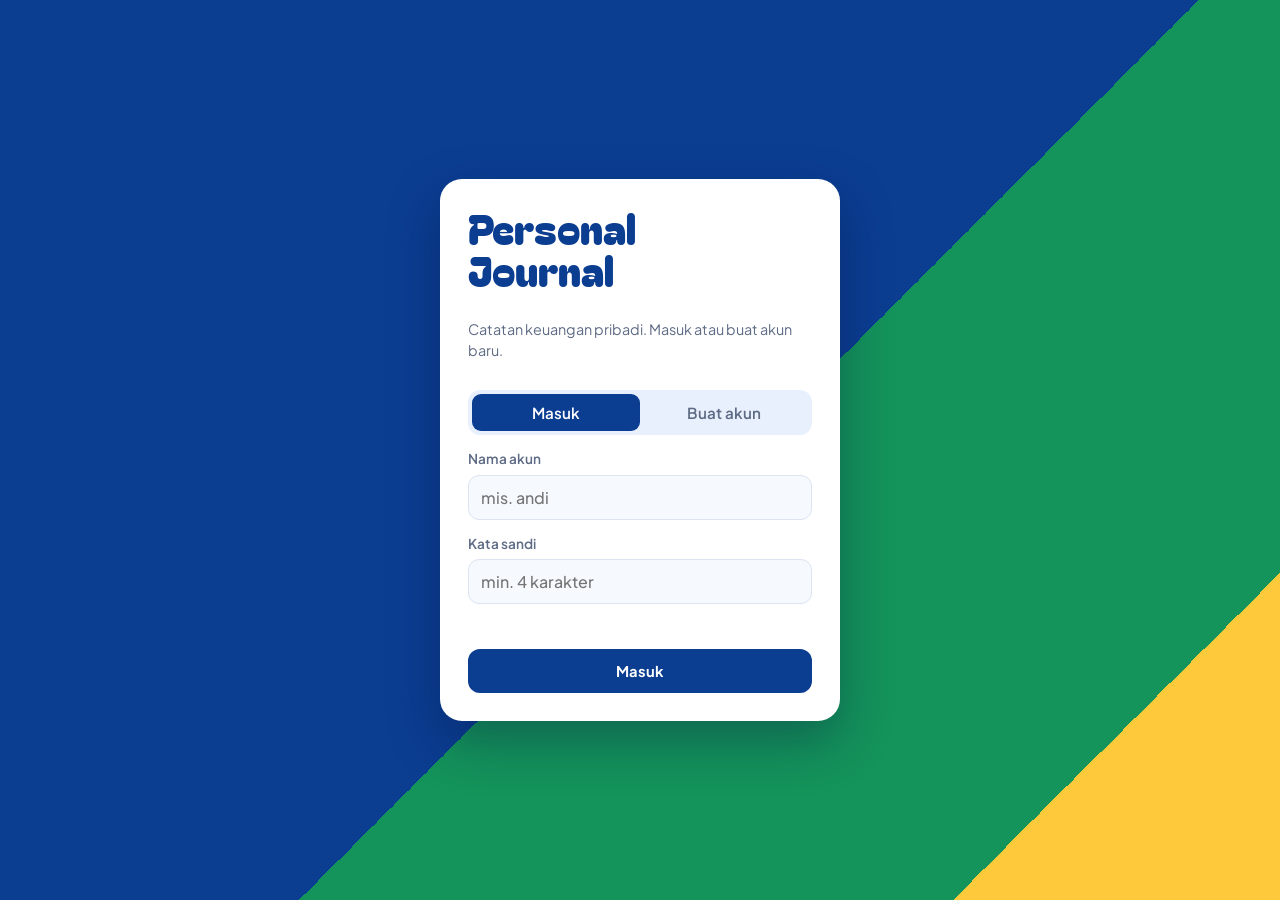
==== index.html @ 27fcf055 "first commit proyek personal journal" ====
<!DOCTYPE html>
<html lang="id">
<head>
<meta charset="UTF-8">
<meta name="viewport" content="width=device-width, initial-scale=1">
<title>Personal Journal</title>
<meta name="theme-color" content="#0B3D91">
<link rel="icon" href="data:image/svg+xml,<svg xmlns='http://www.w3.org/2000/svg' viewBox='0 0 100 100'><text y='.9em' font-size='90'>📒</text></svg>">
<link rel="preconnect" href="https://fonts.googleapis.com">
<link rel="preconnect" href="https://fonts.gstatic.com" crossorigin>
<link href="https://fonts.googleapis.com/css2?family=Bagel+Fat+One&family=Plus+Jakarta+Sans:wght@400;500;600;700&display=swap" rel="stylesheet">
<link rel="stylesheet" href="style.css">
</head>
<body>

<!-- LOGIN -->
<main id="auth" class="auth">
  <div class="auth-card">
    <div class="logo">Personal<br>Journal</div>
    <p class="muted">Catatan keuangan pribadi. Masuk atau buat akun baru.</p>
    <div class="tabs" role="tablist">
      <button class="tab on" data-mode="login">Masuk</button>
      <button class="tab" data-mode="register">Buat akun</button>
    </div>
    <label>Nama akun<input id="u" autocomplete="username" placeholder="mis. andi"></label>
    <label>Kata sandi<input id="p" type="password" autocomplete="current-password" placeholder="min. 4 karakter"></label>
    <p id="authErr" class="err" role="alert"></p>
    <button id="authBtn" class="btn primary wide">Masuk</button>
  </div>
</main>

<!-- APP -->
<div id="app" hidden>
  <header class="top">
    <div class="logo sm">Personal Journal</div>
    <nav>
      <a href="#dompet">Dompet</a><a href="#anggaran">Anggaran</a><a href="#laporan">Laporan</a>
      <a href="#investasi">Investasi</a><a href="#catatan">Catatan</a><a href="#evaluasi">Evaluasi</a>
    </nav>
    <div class="who"><span id="whoName"></span><button class="btn ghost" id="logout">Keluar</button></div>
  </header>

  <section class="hero">
    <div>
      <p class="hero-l">Total semua uang kamu</p>
      <h1 id="total">Rp0</h1>
      <div class="split">
        <span><i class="dot y"></i>Uang Kartal (tunai) <b id="kartal">Rp0</b></span>
        <span><i class="dot b"></i>Uang Giral (online) <b id="giral">Rp0</b></span>
        <span><i class="dot g"></i>Investasi <b id="invTotal">Rp0</b></span>
      </div>
    </div>
    <button class="btn quick" id="quick">+ Catat transaksi</button>
  </section>

  <main class="grid">
    <section id="dompet" class="card">
      <div class="card-h"><h2>Dompet</h2><button class="btn ghost" id="addWallet">+ Dompet</button></div>
      <div id="wallets" class="wallets"></div>
    </section>

    <section id="anggaran" class="card">
      <div class="card-h"><h2>Rencana anggaran bulan ini</h2><button class="btn ghost" id="addBudget">+ Batas</button></div>
      <div id="budgets"></div>
    </section>

    <section id="laporan" class="card">
      <div class="card-h"><h2>Ke mana uang keluar</h2><span class="muted" id="monthLbl"></span></div>
      <div id="pie" class="pie-wrap"></div>
    </section>

    <section id="investasi" class="card">
      <div class="card-h"><h2>Sisa uang jadi investasi</h2><button class="btn ghost" id="addInv">+ Alokasikan</button></div>
      <div id="inv" class="inv"></div>
    </section>

    <section id="catatan" class="card full">
      <div class="card-h"><h2>Catatan transaksi</h2>
        <select id="filterMonth"></select></div>
      <div class="tbl-wrap">
        <table>
          <thead><tr><th>Tanggal</th><th>Hari</th><th>Keterangan</th><th>Dompet</th><th class="r">Jumlah</th><th>Status</th><th></th></tr></thead>
          <tbody id="txBody"></tbody>
        </table>
      </div>
    </section>

    <section id="evaluasi" class="card full">
      <div class="card-h"><h2>Evaluasi: sebab, akibat, dan yang perlu direlakan</h2><span class="muted" id="evalLbl"></span></div>
      <div id="evalBox" class="eval"></div>
    </section>
  </main>
  <footer class="foot">Data tersimpan di browser perangkat ini.</footer>
</div>

<!-- MODALS -->
<dialog id="mTx"><form method="dialog" class="mf" id="fTx">
  <h3>Catat transaksi</h3>
  <div class="seg"><label><input type="radio" name="type" value="out" checked><span>Pengeluaran</span></label><label><input type="radio" name="type" value="in"><span>Pemasukan</span></label></div>
  <label>Nominal (Rp)<input name="amount" type="number" min="1" inputmode="numeric" required></label>
  <label>Kategori<select name="cat"></select></label>
  <label>Dompet<select name="wallet"></select></label>
  <label>Tanggal<input name="date" type="date" required></label>
  <label>Catatan kecil<input name="note" maxlength="80" placeholder="mis. kopi susu sama teman"></label>
  <div class="mb"><button type="button" class="btn ghost" data-close>Batal</button><button class="btn primary">Simpan</button></div>
</form></dialog>

<dialog id="mWallet"><form method="dialog" class="mf" id="fWallet">
  <h3>Tambah dompet</h3>
  <label>Nama<input name="name" required placeholder="mis. Jago Syariah, GoPay"></label>
  <label>Jenis<select name="type"><option value="giral">Uang Giral (rekening / e-wallet)</option><option value="kartal">Uang Kartal (tunai)</option></select></label>
  <label>Saldo awal (Rp)<input name="balance" type="number" min="0" value="0"></label>
  <div class="mb"><button type="button" class="btn ghost" data-close>Batal</button><button class="btn primary">Simpan</button></div>
</form></dialog>

<dialog id="mBudget"><form method="dialog" class="mf" id="fBudget">
  <h3>Batas pengeluaran</h3>
  <label>Kategori<select name="cat"></select></label>
  <label>Maksimal per bulan (Rp)<input name="limit" type="number" min="1" required></label>
  <div class="mb"><button type="button" class="btn ghost" data-close>Batal</button><button class="btn primary">Simpan</button></div>
</form></dialog>

<dialog id="mInv"><form method="dialog" class="mf" id="fInv">
  <h3>Alokasikan ke investasi</h3>
  <label>Instrumen<select name="k"><option value="dana">Dana darurat</option><option value="emas">Emas</option><option value="obligasi">Obligasi</option><option value="saham">Saham</option></select></label>
  <label>Dari dompet<select name="wallet"></select></label>
  <label>Nominal (Rp)<input name="amount" type="number" min="1" required></label>
  <div class="mb"><button type="button" class="btn ghost" data-close>Batal</button><button class="btn primary">Pindahkan</button></div>
</form></dialog>

<div id="toast" class="toast" role="status"></div>
<script src="app.js"></script>
</body>
</html>
---- style.css ----
:root{
  --blue:#0B3D91; --blue-2:#1E63D6; --blue-soft:#E8F0FD;
  --green:#14935B; --green-soft:#E3F6EC;
  --yellow:#FFC93C; --yellow-soft:#FFF4D1;
  --red:#D6453D; --ink:#14213D; --muted:#5E6B85; --line:#DCE4F2; --bg:#F6F9FE; --card:#fff;
  --display:'Bagel Fat One','Plus Jakarta Sans',system-ui,sans-serif;
  --body:'Plus Jakarta Sans',system-ui,sans-serif;
}
@media (prefers-color-scheme:dark){
  :root{--ink:#EAF0FF;--muted:#9FB0D3;--line:#27375F;--bg:#0A1430;--card:#101E42;--blue-soft:#162B5E;--green-soft:#0F3A2B;--yellow-soft:#3B3210}
}
*{box-sizing:border-box}
html{scroll-behavior:smooth}
body{margin:0;font-family:var(--body);background:var(--bg);color:var(--ink);line-height:1.5}
[hidden]{display:none!important}
h1,h2,h3{margin:0;font-family:var(--display);font-weight:400;letter-spacing:.2px}
a{color:inherit}
:focus-visible{outline:3px solid var(--yellow);outline-offset:2px}
.muted{color:var(--muted);font-size:.9rem}
.logo{font-family:var(--display);font-size:2.6rem;line-height:1;color:var(--blue)}
.logo.sm{font-size:1.35rem}
@media (prefers-color-scheme:dark){.logo{color:var(--yellow)}}

/* auth */
.auth{min-height:100vh;display:grid;place-items:center;padding:20px;
  background:linear-gradient(135deg,var(--blue) 0 55%,var(--green) 55% 85%,var(--yellow) 85%)}
.auth-card{background:var(--card);width:min(400px,100%);padding:28px;border-radius:22px;display:grid;gap:14px;box-shadow:0 20px 50px rgba(5,20,60,.35)}
.tabs{display:grid;grid-template-columns:1fr 1fr;background:var(--blue-soft);border-radius:12px;padding:4px}
.tab{border:0;background:none;padding:9px;border-radius:9px;font:600 .95rem var(--body);color:var(--muted);cursor:pointer}
.tab.on{background:var(--blue);color:#fff}
label{display:grid;gap:5px;font-size:.85rem;font-weight:600;color:var(--muted)}
input,select{font:500 1rem var(--body);padding:11px 12px;border:1.5px solid var(--line);border-radius:11px;background:var(--bg);color:var(--ink);width:100%}
input:focus,select:focus{border-color:var(--blue-2);outline:none}
.err{color:var(--red);font-size:.88rem;min-height:1.2em;margin:0}

/* buttons */
.btn{font:700 .92rem var(--body);border:0;border-radius:12px;padding:10px 16px;cursor:pointer;transition:transform .12s}
.btn:active{transform:scale(.97)}
.btn.primary{background:var(--blue);color:#fff}
.btn.primary:hover{background:var(--blue-2)}
.btn.ghost{background:var(--blue-soft);color:var(--blue)}
@media (prefers-color-scheme:dark){.btn.ghost{color:#fff}}
.btn.wide{width:100%;padding:13px}
.btn.quick{background:var(--yellow);color:#14213D;font-size:1.1rem;padding:16px 26px;border-radius:16px;box-shadow:0 6px 0 #D9A400}
.btn.quick:active{box-shadow:0 2px 0 #D9A400;transform:translateY(4px)}

/* layout */
.top{position:sticky;top:0;z-index:5;display:flex;align-items:center;gap:18px;padding:10px 20px;background:var(--card);border-bottom:2px solid var(--yellow);flex-wrap:wrap}
.top nav{display:flex;gap:4px;flex:1;overflow-x:auto}
.top nav a{text-decoration:none;font-weight:600;font-size:.88rem;color:var(--muted);padding:6px 10px;border-radius:8px;white-space:nowrap}
.top nav a:hover{background:var(--blue-soft);color:var(--blue)}
.who{display:flex;align-items:center;gap:10px;font-weight:600;font-size:.9rem}
.hero{background:var(--blue);color:#fff;padding:34px 20px 40px;display:flex;justify-content:space-between;align-items:center;gap:20px;flex-wrap:wrap;
  border-bottom:8px solid var(--green)}
.hero>div,.grid{max-width:1100px}
.hero{padding-inline:max(20px,calc((100% - 1100px)/2))}
.hero-l{margin:0;opacity:.8;font-weight:600}
.hero h1{font-size:clamp(2.4rem,8vw,4.2rem);line-height:1.1;margin:4px 0 14px;color:var(--yellow)}
.split{display:flex;gap:10px 22px;flex-wrap:wrap;font-size:.92rem}
.split span{display:flex;align-items:center;gap:7px}
.split b{font-weight:700}
.dot{width:11px;height:11px;border-radius:50%;display:inline-block}
.dot.y{background:var(--yellow)}.dot.b{background:#6FA3FF}.dot.g{background:#3FD18F}
.grid{margin:0 auto;padding:22px 16px 40px;display:grid;grid-template-columns:repeat(2,1fr);gap:18px}
.card{background:var(--card);border:1.5px solid var(--line);border-radius:18px;padding:20px;min-width:0}
.card.full{grid-column:1/-1}
.card-h{display:flex;justify-content:space-between;align-items:center;gap:10px;margin-bottom:14px;flex-wrap:wrap}
.card-h h2{font-size:1.25rem;color:var(--blue)}
@media (prefers-color-scheme:dark){.card-h h2{color:var(--yellow)}}
.card-h select{width:auto;padding:7px 10px}
@media(max-width:800px){.grid{grid-template-columns:1fr}}

/* wallets */
.wallets{display:grid;grid-template-columns:repeat(auto-fill,minmax(150px,1fr));gap:10px}
.wallet{border-radius:14px;padding:12px;border:1.5px solid var(--line);position:relative}
.wallet.kartal{background:var(--yellow-soft)}.wallet.giral{background:var(--blue-soft)}
.wallet small{font-weight:600;color:var(--muted)}
.wallet b{display:block;font-size:1.1rem;margin-top:2px}
.x{position:absolute;top:6px;right:8px;border:0;background:none;color:var(--muted);cursor:pointer;font-size:1rem}

/* budgets */
.bud{margin-bottom:14px}
.bud-t{display:flex;justify-content:space-between;font-weight:600;font-size:.92rem;gap:8px}
.bar{height:11px;background:var(--line);border-radius:9px;overflow:hidden;margin:6px 0 2px}
.bar i{display:block;height:100%;background:var(--green);border-radius:9px;transition:width .5s}
.bar i.warn{background:var(--yellow)}.bar i.over{background:var(--red)}

/* pie */
.pie-wrap{display:flex;gap:20px;align-items:center;flex-wrap:wrap}
.pie-wrap svg{width:190px;height:190px;flex:none}
.legend{display:grid;gap:6px;font-size:.9rem;flex:1;min-width:150px}
.legend div{display:flex;align-items:center;gap:8px}
.legend b{margin-left:auto;font-weight:700}

/* invest */
.inv{display:grid;grid-template-columns:1fr 1fr;gap:10px}
.inv div{padding:14px;border-radius:14px;background:var(--green-soft);border:1.5px solid var(--line)}
.inv small{font-weight:600;color:var(--muted)}.inv b{display:block;font-size:1.15rem}

/* table */
.tbl-wrap{overflow-x:auto}
table{width:100%;border-collapse:collapse;font-size:.9rem;min-width:620px}
th{text-align:left;font-weight:700;color:var(--muted);padding:8px;border-bottom:2px solid var(--line)}
td{padding:9px 8px;border-bottom:1px solid var(--line)}
.r{text-align:right}
td.in{color:var(--green);font-weight:700;text-align:right}td.out{color:var(--red);font-weight:700;text-align:right}
.badge{font-size:.78rem;font-weight:700;padding:3px 9px;border-radius:20px}
.badge.kartal{background:var(--yellow-soft);color:#8A6500}.badge.giral{background:var(--blue-soft);color:var(--blue-2)}
.empty{color:var(--muted);padding:14px 0;margin:0}

/* eval */
.eval{display:grid;gap:12px}
.ev{border-radius:14px;border:1.5px solid var(--line);padding:14px 16px;border-left:6px solid var(--blue-2)}
.ev.bad{border-left-color:var(--red)}.ev.warn{border-left-color:var(--yellow)}.ev.good{border-left-color:var(--green)}
.ev h3{font-size:1.05rem;margin-bottom:6px}
.ev p{margin:3px 0;font-size:.93rem}
.ev p b{display:inline-block;min-width:74px}
.relakan{background:var(--yellow-soft);border:1.5px solid var(--yellow);border-radius:14px;padding:14px 16px}
.relakan h3{margin-bottom:6px}.relakan ul{margin:6px 0 0;padding-left:20px}

/* dialog */
dialog{border:0;border-radius:20px;padding:0;width:min(420px,calc(100% - 28px));background:var(--card);color:var(--ink);box-shadow:0 20px 60px rgba(5,20,60,.4)}
dialog::backdrop{background:rgba(8,20,55,.55)}
.mf{display:grid;gap:12px;padding:22px}
.mf h3{font-size:1.4rem;color:var(--blue)}
.mb{display:flex;gap:10px;justify-content:flex-end;margin-top:4px}
.seg{display:grid;grid-template-columns:1fr 1fr;gap:6px}
.seg input{position:absolute;opacity:0}
.seg span{display:block;text-align:center;padding:10px;border-radius:11px;border:1.5px solid var(--line);cursor:pointer;font-weight:700;color:var(--muted)}
.seg input:checked+span{background:var(--blue);color:#fff;border-color:var(--blue)}
.seg label:nth-child(2) input:checked+span{background:var(--green);border-color:var(--green)}
.toast{position:fixed;left:50%;bottom:24px;transform:translate(-50%,80px);background:var(--ink);color:var(--bg);padding:11px 18px;border-radius:12px;font-weight:600;transition:transform .3s;z-index:20}
.toast.on{transform:translate(-50%,0)}
.foot{text-align:center;color:var(--muted);font-size:.8rem;padding:0 0 28px}
@media (prefers-reduced-motion:reduce){*{transition:none!important;scroll-behavior:auto!important}}
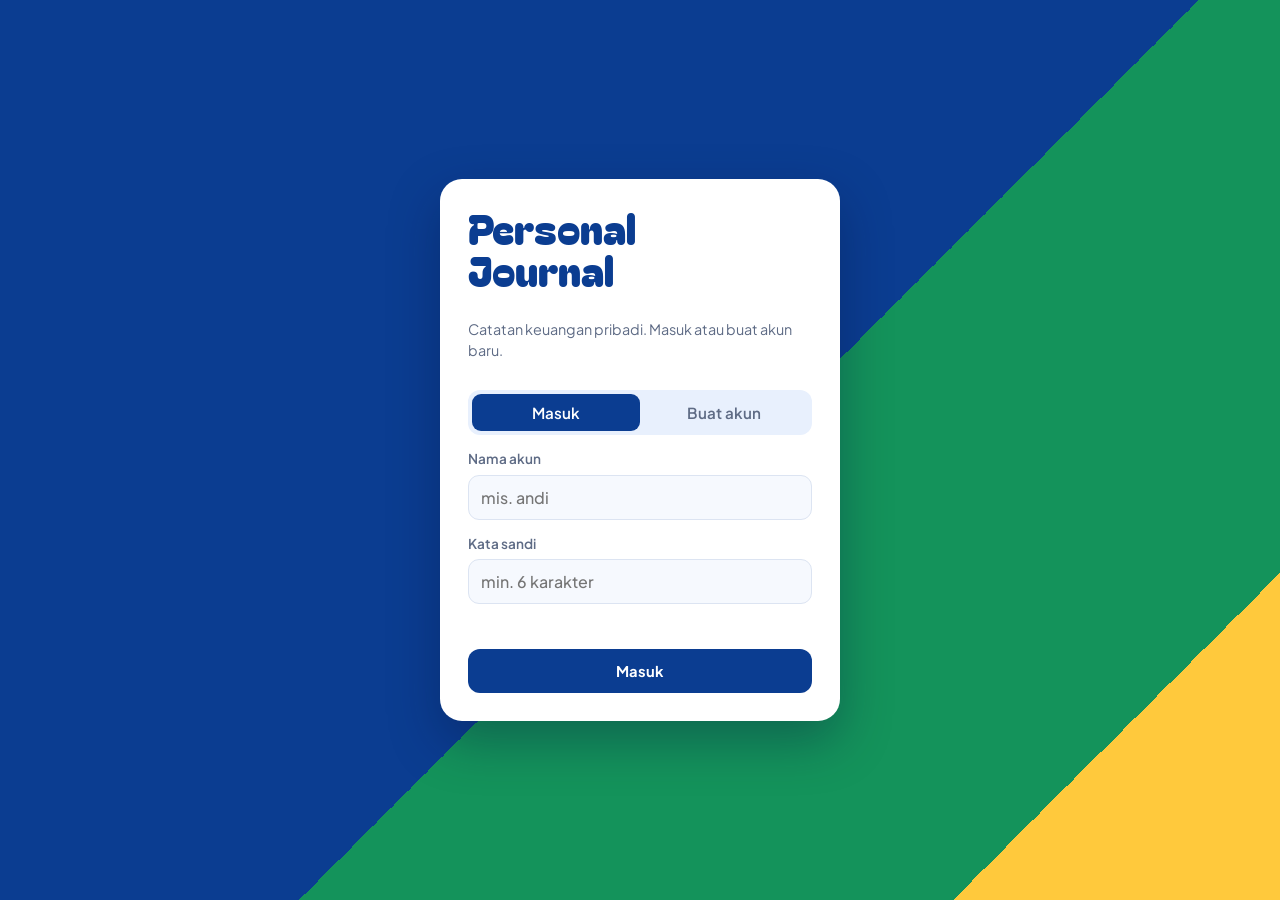
==== commit b93e5a05: "proteksi akun" ====
--- a/index.html
+++ b/index.html
@@ -5,6 +5,8 @@
 <meta name="viewport" content="width=device-width, initial-scale=1">
 <title>Personal Journal</title>
 <meta name="theme-color" content="#0B3D91">
+<link rel="manifest" href="manifest.json">
+<link rel="apple-touch-icon" href="icon-192.png">
 <link rel="icon" href="data:image/svg+xml,<svg xmlns='http://www.w3.org/2000/svg' viewBox='0 0 100 100'><text y='.9em' font-size='90'>📒</text></svg>">
 <link rel="preconnect" href="https://fonts.googleapis.com">
 <link rel="preconnect" href="https://fonts.gstatic.com" crossorigin>
@@ -23,7 +25,7 @@
       <button class="tab" data-mode="register">Buat akun</button>
     </div>
     <label>Nama akun<input id="u" autocomplete="username" placeholder="mis. andi"></label>
-    <label>Kata sandi<input id="p" type="password" autocomplete="current-password" placeholder="min. 4 karakter"></label>
+    <label>Kata sandi<input id="p" type="password" autocomplete="current-password" placeholder="min. 6 karakter"></label>
     <p id="authErr" class="err" role="alert"></p>
     <button id="authBtn" class="btn primary wide">Masuk</button>
   </div>
@@ -35,14 +37,14 @@
     <div class="logo sm">Personal Journal</div>
     <nav>
       <a href="#dompet">Dompet</a><a href="#anggaran">Anggaran</a><a href="#laporan">Laporan</a>
-      <a href="#investasi">Investasi</a><a href="#catatan">Catatan</a><a href="#evaluasi">Evaluasi</a>
+      <a href="#investasi">Investasi</a><a href="#tren">Tren</a><a href="#catatan">Catatan</a><a href="#evaluasi">Evaluasi</a>
     </nav>
-    <div class="who"><span id="whoName"></span><button class="btn ghost" id="logout">Keluar</button></div>
+    <div class="who"><span id="whoName"></span><button class="btn ghost" id="secBtn">Keamanan</button><button class="btn ghost" id="logout">Keluar</button></div>
   </header>
 
   <section class="hero">
     <div>
-      <p class="hero-l">Total semua uang kamu</p>
+      <div class="hero-row"><p class="hero-l">Total semua uang kamu</p><button class="btn eye" id="eye">Sembunyikan angka</button></div>
       <h1 id="total">Rp0</h1>
       <div class="split">
         <span><i class="dot y"></i>Uang Kartal (tunai) <b id="kartal">Rp0</b></span>
@@ -55,7 +57,7 @@
 
   <main class="grid">
     <section id="dompet" class="card">
-      <div class="card-h"><h2>Dompet</h2><button class="btn ghost" id="addWallet">+ Dompet</button></div>
+      <div class="card-h"><h2>Dompet</h2><span class="acts"><button class="btn ghost" id="addTf">Transfer</button><button class="btn ghost" id="addWallet">+ Dompet</button></span></div>
       <div id="wallets" class="wallets"></div>
     </section>
 
@@ -74,9 +76,14 @@
       <div id="inv" class="inv"></div>
     </section>
 
+    <section id="tren" class="card full">
+      <div class="card-h"><h2>Tren 6 bulan terakhir</h2></div>
+      <div id="trend"></div>
+    </section>
+
     <section id="catatan" class="card full">
       <div class="card-h"><h2>Catatan transaksi</h2>
-        <select id="filterMonth"></select></div>
+        <span class="acts"><select id="filterMonth"></select><button class="btn ghost" id="exp">Ekspor Excel (CSV)</button><button class="btn ghost" id="prt">Cetak / PDF</button></span></div>
       <div class="tbl-wrap">
         <table>
           <thead><tr><th>Tanggal</th><th>Hari</th><th>Keterangan</th><th>Dompet</th><th class="r">Jumlah</th><th>Status</th><th></th></tr></thead>
@@ -128,7 +135,27 @@
   <div class="mb"><button type="button" class="btn ghost" data-close>Batal</button><button class="btn primary">Pindahkan</button></div>
 </form></dialog>
 
+<dialog id="mTf"><form method="dialog" class="mf" id="fTf">
+  <h3>Transfer antar dompet</h3>
+  <label>Dari<select name="from"></select></label>
+  <label>Ke<select name="to"></select></label>
+  <label>Nominal (Rp)<input name="amount" type="number" min="1" required></label>
+  <div class="mb"><button type="button" class="btn ghost" data-close>Batal</button><button class="btn primary">Pindahkan</button></div>
+</form></dialog>
+
+<dialog id="mSec"><form method="dialog" class="mf" id="fSec">
+  <h3>Keamanan akun</h3>
+  <label>Sandi lama<input name="old" type="password" autocomplete="current-password" placeholder="kosongkan jika tidak ganti sandi"></label>
+  <label>Sandi baru (min. 6)<input name="n1" type="password" autocomplete="new-password"></label>
+  <label>Ulangi sandi baru<input name="n2" type="password" autocomplete="new-password"></label>
+  <label style="display:flex;gap:8px;align-items:center"><input name="autohide" type="checkbox" style="width:auto"> Sembunyikan angka otomatis saat masuk</label>
+  <label>Keluar otomatis jika tidak aktif<select name="idle"><option value="1">1 menit</option><option value="5">5 menit</option><option value="15">15 menit</option><option value="0">Jangan keluar otomatis</option></select></label>
+  <p id="secMsg" class="err" role="alert"></p>
+  <div class="mb"><button type="button" class="btn ghost" data-close>Batal</button><button class="btn primary">Simpan</button></div>
+</form></dialog>
+
 <div id="toast" class="toast" role="status"></div>
+<script src="keamanan.js"></script>
 <script src="app.js"></script>
 </body>
 </html>
--- a/style.css
+++ b/style.css
@@ -133,3 +133,40 @@
 .toast.on{transform:translate(-50%,0)}
 .foot{text-align:center;color:var(--muted);font-size:.8rem;padding:0 0 28px}
 @media (prefers-reduced-motion:reduce){*{transition:none!important;scroll-behavior:auto!important}}
+
+/* ===== v2: layout, animasi, tren, cetak ===== */
+.hero{position:relative;overflow:hidden}
+.hero>*{position:relative;z-index:1}
+.hero::before,.hero::after{content:"";position:absolute;border-radius:50%;z-index:0;animation:float 9s ease-in-out infinite}
+.hero::before{width:260px;height:260px;right:-60px;top:-90px;background:var(--green);opacity:.55}
+.hero::after{width:150px;height:150px;right:200px;bottom:-70px;background:var(--yellow);opacity:.35;animation-delay:-4s}
+@keyframes float{50%{transform:translate(-14px,18px) scale(1.06)}}
+.hero-row{display:flex;align-items:center;gap:12px;flex-wrap:wrap}
+.btn.eye{background:rgba(255,255,255,.16);color:#fff;padding:6px 12px;font-size:.8rem}
+.btn.eye:hover{background:rgba(255,255,255,.28)}
+.acts{display:flex;gap:8px;align-items:center;flex-wrap:wrap}
+.card{border-radius:22px;box-shadow:0 1px 0 var(--line),0 14px 30px -22px rgba(11,61,145,.45);animation:rise .6s cubic-bezier(.2,.8,.2,1) both}
+.grid>.card:nth-child(2){animation-delay:.08s}.grid>.card:nth-child(3){animation-delay:.16s}
+.grid>.card:nth-child(4){animation-delay:.24s}.grid>.card:nth-child(5){animation-delay:.32s}
+.grid>.card:nth-child(n+6){animation-delay:.4s}
+@keyframes rise{from{opacity:0;transform:translateY(22px)}}
+.wallet{transition:transform .2s,box-shadow .2s}
+.wallet:hover{transform:translateY(-3px) rotate(-.6deg);box-shadow:0 10px 20px -12px rgba(11,61,145,.5)}
+.btn.quick{animation:pulse 2.8s ease-in-out infinite}
+@keyframes pulse{50%{transform:scale(1.04)}}
+.bar i{animation:fill 1s cubic-bezier(.2,.8,.2,1) both;transform-origin:left}
+@keyframes fill{from{transform:scaleX(0)}}
+.pie-wrap svg path,.pie-wrap svg circle:first-child{transform-origin:100px 100px;animation:spin .9s cubic-bezier(.2,.8,.2,1) both}
+@keyframes spin{from{opacity:0;transform:rotate(-40deg) scale(.85)}}
+.trend{width:100%;max-width:640px;height:auto}
+.trend rect{transform-box:fill-box;transform-origin:bottom;animation:grow .8s var(--d,0ms) cubic-bezier(.2,.8,.2,1) both}
+.trend .b1{fill:var(--green)}.trend .b2{fill:var(--yellow)}
+@keyframes grow{from{transform:scaleY(0)}}
+tbody tr{transition:background .15s}tbody tr:hover{background:var(--blue-soft)}
+.x:hover{color:var(--blue-2)}
+@media (prefers-reduced-motion:reduce){*,::before,::after{animation:none!important}}
+@media print{
+  .top,.hero,.card:not(#catatan):not(#evaluasi),.acts,.foot,.x,dialog,.toast{display:none!important}
+  body{background:#fff;color:#000}.grid{display:block;padding:0}.card{box-shadow:none;animation:none;break-inside:avoid;border:0}
+  td:last-child,th:last-child{display:none}
+}
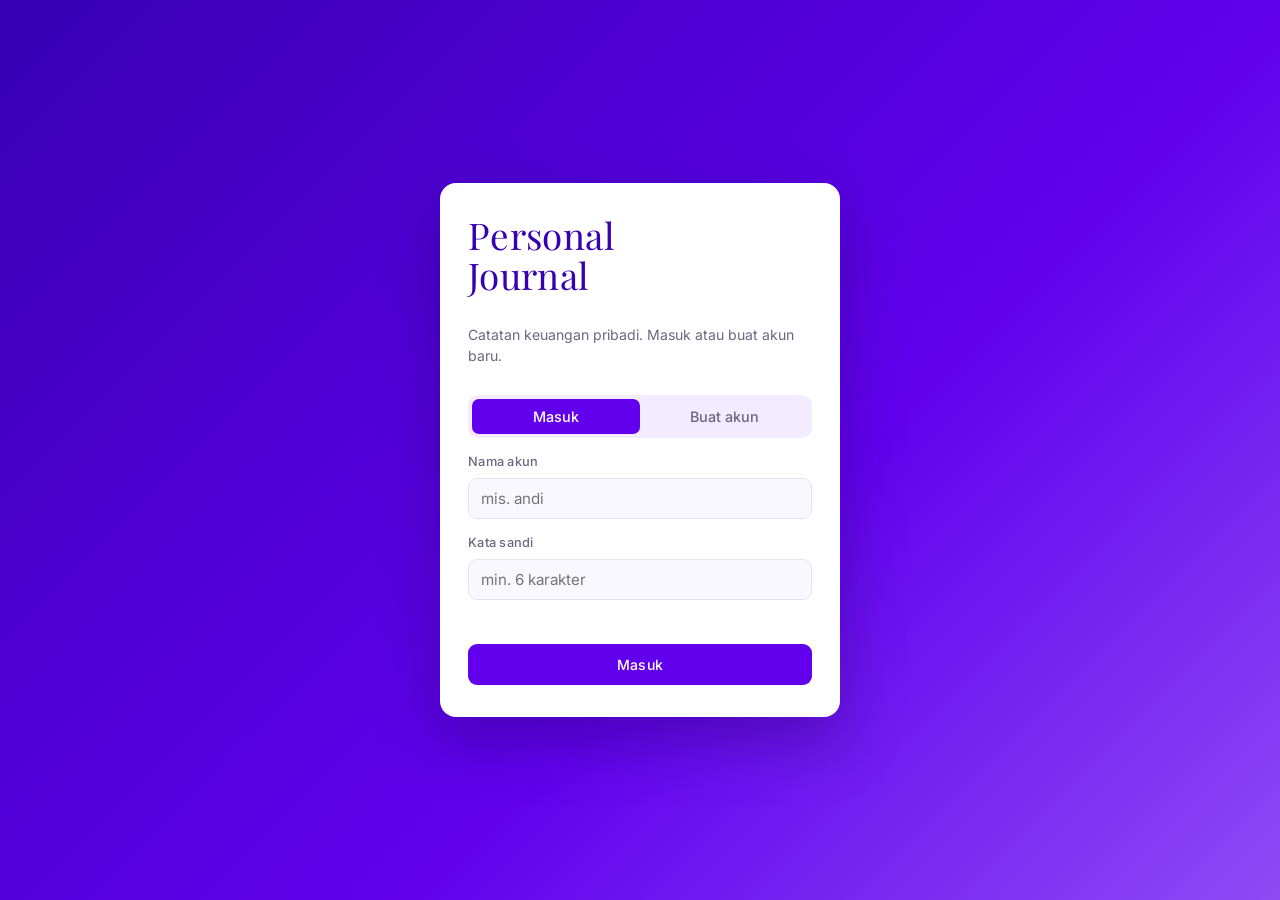
==== commit 1554260c: "V7 data bast dan tema" ====
--- a/index.html
+++ b/index.html
@@ -4,13 +4,13 @@
 <meta charset="UTF-8">
 <meta name="viewport" content="width=device-width, initial-scale=1">
 <title>Personal Journal</title>
-<meta name="theme-color" content="#0B3D91">
+<meta name="theme-color" content="#3700B3">
 <link rel="manifest" href="manifest.json">
 <link rel="apple-touch-icon" href="icon-192.png">
 <link rel="icon" href="data:image/svg+xml,<svg xmlns='http://www.w3.org/2000/svg' viewBox='0 0 100 100'><text y='.9em' font-size='90'>📒</text></svg>">
 <link rel="preconnect" href="https://fonts.googleapis.com">
 <link rel="preconnect" href="https://fonts.gstatic.com" crossorigin>
-<link href="https://fonts.googleapis.com/css2?family=Bagel+Fat+One&family=Plus+Jakarta+Sans:wght@400;500;600;700&display=swap" rel="stylesheet">
+<link href="https://fonts.googleapis.com/css2?family=Playfair+Display:wght@400&family=Inter:wght@300;400;500&display=swap" rel="stylesheet">
 <link rel="stylesheet" href="style.css">
 </head>
 <body>
@@ -37,7 +37,7 @@
     <div class="logo sm">Personal Journal</div>
     <nav>
       <a href="#dompet">Dompet</a><a href="#anggaran">Anggaran</a><a href="#laporan">Laporan</a>
-      <a href="#investasi">Investasi</a><a href="#tren">Tren</a><a href="#catatan">Catatan</a><a href="#evaluasi">Evaluasi</a>
+      <a href="#investasi">Investasi</a><a href="#target">Target</a><a href="#tagihan">Tagihan</a><a href="#jurnal">Jurnal</a><a href="#zakat">Zakat</a><a href="#tren">Tren</a><a href="#cadangan">Cadangan</a><a href="#catatan">Catatan</a><a href="#evaluasi">Evaluasi</a>
     </nav>
     <div class="who"><span id="whoName"></span><button class="btn ghost" id="secBtn">Keamanan</button><button class="btn ghost" id="logout">Keluar</button></div>
   </header>
@@ -46,10 +46,10 @@
     <div>
       <div class="hero-row"><p class="hero-l">Total semua uang kamu</p><button class="btn eye" id="eye">Sembunyikan angka</button></div>
       <h1 id="total">Rp0</h1>
-      <div class="split">
-        <span><i class="dot y"></i>Uang Kartal (tunai) <b id="kartal">Rp0</b></span>
-        <span><i class="dot b"></i>Uang Giral (online) <b id="giral">Rp0</b></span>
-        <span><i class="dot g"></i>Investasi <b id="invTotal">Rp0</b></span>
+      <div class="stats">
+        <div class="stat"><span>Uang Kartal (tunai)</span><strong id="kartal">Rp0</strong></div>
+        <div class="stat"><span>Uang Giral (online)</span><strong id="giral">Rp0</strong></div>
+        <div class="stat"><span>Investasi</span><strong id="invTotal">Rp0</strong></div>
       </div>
     </div>
     <button class="btn quick" id="quick">+ Catat transaksi</button>
@@ -74,6 +74,46 @@
     <section id="investasi" class="card">
       <div class="card-h"><h2>Sisa uang jadi investasi</h2><button class="btn ghost" id="addInv">+ Alokasikan</button></div>
       <div id="inv" class="inv"></div>
+    </section>
+
+        <section id="target" class="card">
+      <div class="card-h"><h2>Target tabungan</h2><button class="btn ghost" id="addGoal">+ Target</button></div>
+      <div id="goals"></div>
+    </section>
+
+    <section id="tagihan" class="card">
+      <div class="card-h"><h2>Berulang &amp; tagihan</h2><button class="btn ghost" id="addRec">+ Tambah</button></div>
+      <div id="recBanner"></div>
+      <div id="recs"></div>
+    </section>
+
+    <section id="jurnal" class="card">
+      <div class="card-h"><h2>Jurnal harian</h2></div>
+      <form id="fJr" class="jr">
+        <input type="date" name="date" required>
+        <select name="mood"><option value="5">Senang</option><option value="4">Tenang</option><option value="3" selected>Biasa</option><option value="2">Capek</option><option value="1">Stres / sedih</option></select>
+        <textarea name="text" rows="3" maxlength="400" placeholder="Apa yang kamu rasakan atau pikirkan hari ini?"></textarea>
+        <button class="btn primary">Simpan jurnal</button>
+      </form>
+      <div id="jrInsight"></div>
+      <div id="jrList"></div>
+    </section>
+
+    <section id="zakat" class="card">
+      <div class="card-h"><h2>Zakat &amp; sedekah</h2></div>
+      <form id="fGold" class="jr"><label>Harga emas per gram (Rp)<input name="gold" type="number" min="0" inputmode="numeric"></label><button class="btn ghost">Hitung</button></form>
+      <div id="zk"></div>
+    </section>
+
+    <section id="cadangan" class="card full">
+      <div class="card-h"><h2>Cadangan &amp; impor data</h2></div>
+      <p class="muted">Data tersimpan di browser ini. Simpan cadangan secara berkala supaya aman jika browser dibersihkan atau berganti perangkat.</p>
+      <div class="acts">
+        <button class="btn primary" id="bkExp">Simpan cadangan (.json)</button>
+        <button class="btn ghost" id="bkImp">Pulihkan dari cadangan</button>
+        <button class="btn ghost" id="csvBtn">Impor mutasi bank (CSV)</button>
+        <input type="file" id="bkFile" accept=".json,application/json" hidden>
+      </div>
     </section>
 
     <section id="tren" class="card full">
@@ -154,8 +194,46 @@
   <div class="mb"><button type="button" class="btn ghost" data-close>Batal</button><button class="btn primary">Simpan</button></div>
 </form></dialog>
 
+<dialog id="mGoal"><form method="dialog" class="mf" id="fGoal">
+  <h3>Target tabungan</h3>
+  <label>Nama target<input name="name" required placeholder="mis. Laptop baru"></label>
+  <label>Jumlah target (Rp)<input name="target" type="number" min="1" required></label>
+  <label>Tenggat (opsional)<input name="deadline" type="date"></label>
+  <div class="mb"><button type="button" class="btn ghost" data-close>Batal</button><button class="btn primary">Simpan</button></div>
+</form></dialog>
+
+<dialog id="mGoalDep"><form method="dialog" class="mf" id="fGoalDep">
+  <h3>Setor ke target</h3>
+  <label>Dari dompet<select name="wallet"></select></label>
+  <label>Nominal (Rp)<input name="amount" type="number" min="1" required></label>
+  <div class="mb"><button type="button" class="btn ghost" data-close>Batal</button><button class="btn primary">Setor</button></div>
+</form></dialog>
+
+<dialog id="mRec"><form method="dialog" class="mf" id="fRec">
+  <h3>Transaksi berulang</h3>
+  <label>Nama<input name="name" required placeholder="mis. Gaji, Kos, Netflix"></label>
+  <label>Jenis<select name="type"><option value="out">Pengeluaran</option><option value="in">Pemasukan</option></select></label>
+  <label>Nominal (Rp)<input name="amount" type="number" min="1" required></label>
+  <label>Dompet<select name="wallet"></select></label>
+  <label>Kategori<select name="cat"></select></label>
+  <label>Tiap tanggal (1-28)<input name="day" type="number" min="1" max="28" value="1" required></label>
+  <label style="display:flex;gap:8px;align-items:center"><input name="auto" type="checkbox" style="width:auto"> Catat otomatis (kalau tidak, hanya pengingat)</label>
+  <div class="mb"><button type="button" class="btn ghost" data-close>Batal</button><button class="btn primary">Simpan</button></div>
+</form></dialog>
+
+<dialog id="mCsv"><form method="dialog" class="mf" id="fCsv">
+  <h3>Impor mutasi bank</h3>
+  <p class="muted" style="margin:0">Unduh mutasi/e-statement dari aplikasi banking dalam format CSV, lalu pilih filenya di sini.</p>
+  <label>Masuk ke dompet<select name="wallet"></select></label>
+  <label>File CSV<input name="file" type="file" accept=".csv,.txt,text/csv"></label>
+  <label style="display:flex;gap:8px;align-items:center"><input name="adjust" type="checkbox" style="width:auto"> Sesuaikan saldo dompet dengan transaksi ini</label>
+  <p class="muted" style="margin:0">Biarkan tidak dicentang jika saldo dompet sudah kamu isi sesuai saldo bank saat ini.</p>
+  <div class="mb"><button type="button" class="btn ghost" data-close>Batal</button><button class="btn primary">Impor</button></div>
+</form></dialog>
+
 <div id="toast" class="toast" role="status"></div>
 <script src="keamanan.js"></script>
 <script src="app.js"></script>
+<script src="fitur.js"></script>
 </body>
 </html>
--- a/style.css
+++ b/style.css
@@ -1,170 +1,179 @@
+/* Personal Journal v7 — palet ungu, tipografi formal, angka tertata */
 :root{
-  --blue:#0B3D91; --blue-2:#1E63D6; --blue-soft:#E8F0FD;
-  --green:#14935B; --green-soft:#E3F6EC;
-  --yellow:#FFC93C; --yellow-soft:#FFF4D1;
-  --red:#D6453D; --ink:#14213D; --muted:#5E6B85; --line:#DCE4F2; --bg:#F6F9FE; --card:#fff;
-  --display:'Bagel Fat One','Plus Jakarta Sans',system-ui,sans-serif;
-  --body:'Plus Jakarta Sans',system-ui,sans-serif;
+  --p:#6200EE; --p-dark:#3700B3; --p-light:#BB86FC; --p-soft:#F3EBFF; --p-soft2:#E8DCFB;
+  --teal:#018786; --teal-soft:#E3F3F2; --red:#B00020; --red-soft:#FBEAEE; --amber:#B26A00;
+  --ink:#1D1B2E; --muted:#6B6880; --line:#E7E2F1; --bg:#FAF8FF; --card:#FFFFFF;
+  --display:'Playfair Display',Georgia,'Times New Roman',serif;
+  --body:'Inter',system-ui,-apple-system,'Segoe UI',sans-serif;
 }
 @media (prefers-color-scheme:dark){
-  :root{--ink:#EAF0FF;--muted:#9FB0D3;--line:#27375F;--bg:#0A1430;--card:#101E42;--blue-soft:#162B5E;--green-soft:#0F3A2B;--yellow-soft:#3B3210}
+  :root{--ink:#EDE8FA;--muted:#A9A3C2;--line:#2C2548;--bg:#0F0B1E;--card:#181330;
+        --p-soft:#221A44;--p-soft2:#2E2358;--teal-soft:#10302F;--red-soft:#3A1420;--p:#9965F4}
 }
 *{box-sizing:border-box}
 html{scroll-behavior:smooth}
-body{margin:0;font-family:var(--body);background:var(--bg);color:var(--ink);line-height:1.5}
+body{margin:0;font-family:var(--body);font-weight:400;font-size:15px;background:var(--bg);color:var(--ink);line-height:1.55;
+  font-variant-numeric:tabular-nums lining-nums;font-feature-settings:"tnum" 1,"lnum" 1}
 [hidden]{display:none!important}
-h1,h2,h3{margin:0;font-family:var(--display);font-weight:400;letter-spacing:.2px}
+h1,h2,h3{margin:0;font-weight:400}
+h2,h3,.logo{font-family:var(--display);letter-spacing:.01em}
+b,strong{font-weight:500}
 a{color:inherit}
-:focus-visible{outline:3px solid var(--yellow);outline-offset:2px}
-.muted{color:var(--muted);font-size:.9rem}
-.logo{font-family:var(--display);font-size:2.6rem;line-height:1;color:var(--blue)}
-.logo.sm{font-size:1.35rem}
-@media (prefers-color-scheme:dark){.logo{color:var(--yellow)}}
+:focus-visible{outline:2px solid var(--p-light);outline-offset:2px}
+.muted{color:var(--muted);font-size:.88rem}
+.logo{font-size:2.3rem;line-height:1.1;color:var(--p-dark)}
+.logo.sm{font-size:1.25rem}
+@media (prefers-color-scheme:dark){.logo{color:var(--p-light)}}
 
-/* auth */
-.auth{min-height:100vh;display:grid;place-items:center;padding:20px;
-  background:linear-gradient(135deg,var(--blue) 0 55%,var(--green) 55% 85%,var(--yellow) 85%)}
-.auth-card{background:var(--card);width:min(400px,100%);padding:28px;border-radius:22px;display:grid;gap:14px;box-shadow:0 20px 50px rgba(5,20,60,.35)}
-.tabs{display:grid;grid-template-columns:1fr 1fr;background:var(--blue-soft);border-radius:12px;padding:4px}
-.tab{border:0;background:none;padding:9px;border-radius:9px;font:600 .95rem var(--body);color:var(--muted);cursor:pointer}
-.tab.on{background:var(--blue);color:#fff}
-label{display:grid;gap:5px;font-size:.85rem;font-weight:600;color:var(--muted)}
-input,select{font:500 1rem var(--body);padding:11px 12px;border:1.5px solid var(--line);border-radius:11px;background:var(--bg);color:var(--ink);width:100%}
-input:focus,select:focus{border-color:var(--blue-2);outline:none}
-.err{color:var(--red);font-size:.88rem;min-height:1.2em;margin:0}
+/* masuk */
+.auth{min-height:100vh;display:grid;place-items:center;padding:20px;background:linear-gradient(135deg,var(--p-dark),var(--p) 60%,#8E4BF5)}
+.auth-card{background:var(--card);width:min(400px,100%);padding:32px 28px;border-radius:16px;display:grid;gap:14px;box-shadow:0 24px 60px rgba(30,0,90,.35)}
+.tabs{display:grid;grid-template-columns:1fr 1fr;background:var(--p-soft);border-radius:10px;padding:4px}
+.tab{border:0;background:none;padding:9px;border-radius:7px;font:500 .9rem var(--body);color:var(--muted);cursor:pointer}
+.tab.on{background:var(--p);color:#fff}
+label{display:grid;gap:6px;font-size:.8rem;font-weight:500;color:var(--muted);letter-spacing:.02em}
+input,select,textarea{font:400 .95rem var(--body);padding:10px 12px;border:1px solid var(--line);border-radius:9px;background:var(--bg);color:var(--ink);width:100%}
+textarea{resize:vertical}
+input:focus,select:focus,textarea:focus{border-color:var(--p);outline:none;box-shadow:0 0 0 3px rgba(98,0,238,.12)}
+.err{color:var(--red);font-size:.85rem;min-height:1.2em;margin:0}
 
-/* buttons */
-.btn{font:700 .92rem var(--body);border:0;border-radius:12px;padding:10px 16px;cursor:pointer;transition:transform .12s}
+/* tombol */
+.btn{font:500 .88rem var(--body);letter-spacing:.015em;border:0;border-radius:9px;padding:9px 16px;cursor:pointer;transition:transform .12s,background .2s}
 .btn:active{transform:scale(.97)}
-.btn.primary{background:var(--blue);color:#fff}
-.btn.primary:hover{background:var(--blue-2)}
-.btn.ghost{background:var(--blue-soft);color:var(--blue)}
-@media (prefers-color-scheme:dark){.btn.ghost{color:#fff}}
-.btn.wide{width:100%;padding:13px}
-.btn.quick{background:var(--yellow);color:#14213D;font-size:1.1rem;padding:16px 26px;border-radius:16px;box-shadow:0 6px 0 #D9A400}
-.btn.quick:active{box-shadow:0 2px 0 #D9A400;transform:translateY(4px)}
+.btn.primary{background:var(--p);color:#fff}
+.btn.primary:hover{background:var(--p-dark)}
+.btn.ghost{background:var(--p-soft);color:var(--p-dark)}
+.btn.ghost:hover{background:var(--p-soft2)}
+@media (prefers-color-scheme:dark){.btn.ghost{color:#E6D9FF}}
+.btn.wide{width:100%;padding:12px}
+.btn.quick{background:#fff;color:var(--p-dark);font-size:.95rem;padding:14px 26px;border-radius:10px;box-shadow:0 8px 24px rgba(20,0,70,.28)}
+.btn.quick:hover{background:var(--p-soft)}
 
-/* layout */
-.top{position:sticky;top:0;z-index:5;display:flex;align-items:center;gap:18px;padding:10px 20px;background:var(--card);border-bottom:2px solid var(--yellow);flex-wrap:wrap}
-.top nav{display:flex;gap:4px;flex:1;overflow-x:auto}
-.top nav a{text-decoration:none;font-weight:600;font-size:.88rem;color:var(--muted);padding:6px 10px;border-radius:8px;white-space:nowrap}
-.top nav a:hover{background:var(--blue-soft);color:var(--blue)}
-.who{display:flex;align-items:center;gap:10px;font-weight:600;font-size:.9rem}
-.hero{background:var(--blue);color:#fff;padding:34px 20px 40px;display:flex;justify-content:space-between;align-items:center;gap:20px;flex-wrap:wrap;
-  border-bottom:8px solid var(--green)}
-.hero>div,.grid{max-width:1100px}
-.hero{padding-inline:max(20px,calc((100% - 1100px)/2))}
-.hero-l{margin:0;opacity:.8;font-weight:600}
-.hero h1{font-size:clamp(2.4rem,8vw,4.2rem);line-height:1.1;margin:4px 0 14px;color:var(--yellow)}
-.split{display:flex;gap:10px 22px;flex-wrap:wrap;font-size:.92rem}
-.split span{display:flex;align-items:center;gap:7px}
-.split b{font-weight:700}
-.dot{width:11px;height:11px;border-radius:50%;display:inline-block}
-.dot.y{background:var(--yellow)}.dot.b{background:#6FA3FF}.dot.g{background:#3FD18F}
-.grid{margin:0 auto;padding:22px 16px 40px;display:grid;grid-template-columns:repeat(2,1fr);gap:18px}
-.card{background:var(--card);border:1.5px solid var(--line);border-radius:18px;padding:20px;min-width:0}
+/* tata letak */
+.top{position:sticky;top:0;z-index:5;display:flex;align-items:center;gap:18px;padding:10px 24px;background:var(--card);border-bottom:1px solid var(--line);flex-wrap:wrap}
+.top nav{display:flex;gap:2px;flex:1;overflow-x:auto}
+.top nav a{text-decoration:none;font-weight:500;font-size:.83rem;color:var(--muted);padding:6px 10px;border-radius:7px;white-space:nowrap}
+.top nav a:hover{background:var(--p-soft);color:var(--p-dark)}
+.who{display:flex;align-items:center;gap:8px;font-weight:500;font-size:.85rem}
+
+.hero{position:relative;overflow:hidden;background:linear-gradient(135deg,var(--p-dark),var(--p));color:#fff;
+  padding:40px max(24px,calc((100% - 1100px)/2)) 44px;display:flex;justify-content:space-between;align-items:flex-end;gap:24px;flex-wrap:wrap}
+.hero>*{position:relative;z-index:1}
+.hero::before,.hero::after{content:"";position:absolute;border-radius:50%;z-index:0;animation:float 10s ease-in-out infinite}
+.hero::before{width:320px;height:320px;right:-80px;top:-140px;background:var(--p-light);opacity:.22}
+.hero::after{width:180px;height:180px;right:220px;bottom:-110px;background:#fff;opacity:.08;animation-delay:-5s}
+@keyframes float{50%{transform:translate(-14px,16px) scale(1.05)}}
+.hero-row{display:flex;align-items:center;gap:12px;flex-wrap:wrap}
+.hero-l{margin:0;opacity:.8;font-size:.85rem;letter-spacing:.08em;text-transform:uppercase}
+.btn.eye{background:rgba(255,255,255,.14);color:#fff;padding:5px 12px;font-size:.78rem}
+.btn.eye:hover{background:rgba(255,255,255,.26)}
+.hero h1{font-family:var(--body);font-weight:300;font-size:clamp(2.4rem,7vw,3.8rem);line-height:1.1;letter-spacing:-.01em;margin:8px 0 22px;color:#fff}
+.stats{display:grid;grid-template-columns:repeat(3,minmax(130px,auto));gap:0}
+.stat{padding:0 28px;border-left:1px solid rgba(255,255,255,.22)}
+.stat:first-child{padding-left:0;border-left:0}
+.stat span{display:block;font-size:.75rem;letter-spacing:.06em;text-transform:uppercase;opacity:.75}
+.stat strong{display:block;font-weight:400;font-size:1.2rem;margin-top:3px}
+@media(max-width:620px){.stats{grid-template-columns:1fr;gap:12px}.stat{padding:0;border:0}}
+
+.grid{max-width:1100px;margin:0 auto;padding:26px 16px 44px;display:grid;grid-template-columns:repeat(2,1fr);gap:18px}
+.card{background:var(--card);border:1px solid var(--line);border-radius:14px;padding:22px;min-width:0;
+  box-shadow:0 1px 2px rgba(40,10,100,.04),0 12px 28px -22px rgba(55,0,179,.35);animation:rise .6s cubic-bezier(.2,.8,.2,1) both}
 .card.full{grid-column:1/-1}
-.card-h{display:flex;justify-content:space-between;align-items:center;gap:10px;margin-bottom:14px;flex-wrap:wrap}
-.card-h h2{font-size:1.25rem;color:var(--blue)}
-@media (prefers-color-scheme:dark){.card-h h2{color:var(--yellow)}}
-.card-h select{width:auto;padding:7px 10px}
+.grid>.card:nth-child(2){animation-delay:.06s}.grid>.card:nth-child(3){animation-delay:.12s}.grid>.card:nth-child(4){animation-delay:.18s}
+.grid>.card:nth-child(5){animation-delay:.24s}.grid>.card:nth-child(n+6){animation-delay:.3s}
+@keyframes rise{from{opacity:0;transform:translateY(18px)}}
+.card-h{display:flex;justify-content:space-between;align-items:center;gap:10px;margin-bottom:16px;padding-bottom:12px;border-bottom:1px solid var(--line);flex-wrap:wrap}
+.card-h h2{font-size:1.2rem;color:var(--p-dark)}
+@media (prefers-color-scheme:dark){.card-h h2{color:var(--p-light)}}
+.card-h select{width:auto;padding:6px 10px}
+.acts{display:flex;gap:8px;align-items:center;flex-wrap:wrap}
 @media(max-width:800px){.grid{grid-template-columns:1fr}}
 
-/* wallets */
+/* dompet */
 .wallets{display:grid;grid-template-columns:repeat(auto-fill,minmax(150px,1fr));gap:10px}
-.wallet{border-radius:14px;padding:12px;border:1.5px solid var(--line);position:relative}
-.wallet.kartal{background:var(--yellow-soft)}.wallet.giral{background:var(--blue-soft)}
-.wallet small{font-weight:600;color:var(--muted)}
-.wallet b{display:block;font-size:1.1rem;margin-top:2px}
+.wallet{border-radius:11px;padding:14px;border:1px solid var(--line);position:relative;transition:transform .2s,box-shadow .2s}
+.wallet:hover{transform:translateY(-2px);box-shadow:0 10px 20px -14px rgba(55,0,179,.5)}
+.wallet.kartal{background:var(--p-soft)}.wallet.giral{background:var(--teal-soft)}
+.wallet small{display:block;font-size:.75rem;color:var(--muted);letter-spacing:.03em}
+.wallet b{display:block;font-size:1.05rem;font-weight:400;margin-top:6px;text-align:right}
 .x{position:absolute;top:6px;right:8px;border:0;background:none;color:var(--muted);cursor:pointer;font-size:1rem}
+.x:hover{color:var(--p)}
 
-/* budgets */
-.bud{margin-bottom:14px}
-.bud-t{display:flex;justify-content:space-between;font-weight:600;font-size:.92rem;gap:8px}
-.bar{height:11px;background:var(--line);border-radius:9px;overflow:hidden;margin:6px 0 2px}
-.bar i{display:block;height:100%;background:var(--green);border-radius:9px;transition:width .5s}
-.bar i.warn{background:var(--yellow)}.bar i.over{background:var(--red)}
+/* anggaran, target, berulang */
+.bud{margin-bottom:16px}
+.bud-t{display:flex;justify-content:space-between;gap:12px;font-size:.9rem}
+.bud-t span:last-child{font-weight:400;white-space:nowrap}
+.bar{height:6px;background:var(--p-soft2);border-radius:6px;overflow:hidden;margin:8px 0 4px}
+.bar i{display:block;height:100%;background:var(--p);border-radius:6px;animation:fill 1s cubic-bezier(.2,.8,.2,1) both;transform-origin:left}
+.bar i.warn{background:#E8A100}.bar i.over{background:var(--red)}
+@keyframes fill{from{transform:scaleX(0)}}
+.bud a,.ev a{color:var(--p);text-decoration:none;border-bottom:1px solid rgba(98,0,238,.3)}
 
-/* pie */
-.pie-wrap{display:flex;gap:20px;align-items:center;flex-wrap:wrap}
-.pie-wrap svg{width:190px;height:190px;flex:none}
-.legend{display:grid;gap:6px;font-size:.9rem;flex:1;min-width:150px}
-.legend div{display:flex;align-items:center;gap:8px}
-.legend b{margin-left:auto;font-weight:700}
+/* laporan */
+.pie-wrap{display:flex;gap:22px;align-items:center;flex-wrap:wrap}
+.pie-wrap svg{width:180px;height:180px;flex:none}
+.pie-wrap svg path,.pie-wrap svg circle:first-child{transform-origin:100px 100px;animation:spin .9s cubic-bezier(.2,.8,.2,1) both}
+@keyframes spin{from{opacity:0;transform:rotate(-40deg) scale(.85)}}
+.legend{display:grid;gap:8px;font-size:.88rem;flex:1;min-width:170px}
+.legend div{display:flex;align-items:center;gap:8px;padding-bottom:6px;border-bottom:1px dashed var(--line)}
+.legend b{margin-left:auto;font-weight:400;text-align:right;white-space:nowrap}
+.dot{width:9px;height:9px;border-radius:50%;display:inline-block}
+.dot.y{background:var(--p-light)}.dot.b{background:#8E6CF0}.dot.g{background:var(--teal)}
 
-/* invest */
+/* investasi */
 .inv{display:grid;grid-template-columns:1fr 1fr;gap:10px}
-.inv div{padding:14px;border-radius:14px;background:var(--green-soft);border:1.5px solid var(--line)}
-.inv small{font-weight:600;color:var(--muted)}.inv b{display:block;font-size:1.15rem}
+.inv div{padding:14px;border-radius:11px;background:var(--p-soft);border:1px solid var(--line)}
+.inv small{display:block;font-size:.75rem;color:var(--muted);letter-spacing:.03em}
+.inv b{display:block;font-size:1.05rem;font-weight:400;margin-top:6px;text-align:right}
 
-/* table */
+/* tabel */
 .tbl-wrap{overflow-x:auto}
-table{width:100%;border-collapse:collapse;font-size:.9rem;min-width:620px}
-th{text-align:left;font-weight:700;color:var(--muted);padding:8px;border-bottom:2px solid var(--line)}
-td{padding:9px 8px;border-bottom:1px solid var(--line)}
+table{width:100%;border-collapse:collapse;font-size:.88rem;min-width:640px}
+th{text-align:left;font-weight:500;font-size:.75rem;letter-spacing:.06em;text-transform:uppercase;color:var(--muted);padding:10px 8px;border-bottom:1px solid var(--line)}
+td{padding:11px 8px;border-bottom:1px solid var(--line)}
 .r{text-align:right}
-td.in{color:var(--green);font-weight:700;text-align:right}td.out{color:var(--red);font-weight:700;text-align:right}
-.badge{font-size:.78rem;font-weight:700;padding:3px 9px;border-radius:20px}
-.badge.kartal{background:var(--yellow-soft);color:#8A6500}.badge.giral{background:var(--blue-soft);color:var(--blue-2)}
-.empty{color:var(--muted);padding:14px 0;margin:0}
+td.in,td.out{text-align:right;font-weight:400;white-space:nowrap}
+td.in{color:var(--teal)}td.out{color:var(--red)}
+tbody tr{transition:background .15s}tbody tr:hover{background:var(--p-soft)}
+.badge{font-size:.72rem;font-weight:500;padding:3px 10px;border-radius:20px;letter-spacing:.02em}
+.badge.kartal{background:var(--p-soft2);color:var(--p-dark)}.badge.giral{background:var(--teal-soft);color:var(--teal)}
+.empty{color:var(--muted);padding:14px 0;margin:0;font-size:.9rem}
 
-/* eval */
+/* evaluasi */
 .eval{display:grid;gap:12px}
-.ev{border-radius:14px;border:1.5px solid var(--line);padding:14px 16px;border-left:6px solid var(--blue-2)}
-.ev.bad{border-left-color:var(--red)}.ev.warn{border-left-color:var(--yellow)}.ev.good{border-left-color:var(--green)}
-.ev h3{font-size:1.05rem;margin-bottom:6px}
-.ev p{margin:3px 0;font-size:.93rem}
-.ev p b{display:inline-block;min-width:74px}
-.relakan{background:var(--yellow-soft);border:1.5px solid var(--yellow);border-radius:14px;padding:14px 16px}
-.relakan h3{margin-bottom:6px}.relakan ul{margin:6px 0 0;padding-left:20px}
+.ev{border-radius:10px;border:1px solid var(--line);padding:14px 16px;border-left:3px solid var(--p)}
+.ev.bad{border-left-color:var(--red)}.ev.warn{border-left-color:#E8A100}.ev.good{border-left-color:var(--teal)}
+.ev h3{font-size:1.02rem;margin-bottom:6px}
+.ev p{margin:4px 0;font-size:.9rem}
+.ev p b{display:inline-block;min-width:74px;color:var(--muted);font-weight:500;font-size:.75rem;letter-spacing:.06em;text-transform:uppercase}
+.relakan{background:var(--p-soft);border:1px solid var(--p-soft2);border-radius:10px;padding:16px 18px}
+.relakan h3{margin-bottom:6px;color:var(--p-dark)}.relakan ul{margin:8px 0 0;padding-left:20px}
+@media (prefers-color-scheme:dark){.relakan h3{color:var(--p-light)}}
+.jr{display:grid;gap:10px;margin-bottom:12px}
 
-/* dialog */
-dialog{border:0;border-radius:20px;padding:0;width:min(420px,calc(100% - 28px));background:var(--card);color:var(--ink);box-shadow:0 20px 60px rgba(5,20,60,.4)}
-dialog::backdrop{background:rgba(8,20,55,.55)}
-.mf{display:grid;gap:12px;padding:22px}
-.mf h3{font-size:1.4rem;color:var(--blue)}
-.mb{display:flex;gap:10px;justify-content:flex-end;margin-top:4px}
+/* tren */
+.trend{width:100%;max-width:640px;height:auto}
+.trend rect{transform-box:fill-box;transform-origin:bottom;animation:grow .8s var(--d,0ms) cubic-bezier(.2,.8,.2,1) both}
+.trend .b1{fill:var(--teal)}.trend .b2{fill:var(--p)}
+@keyframes grow{from{transform:scaleY(0)}}
+
+/* jendela */
+dialog{border:0;border-radius:16px;padding:0;width:min(420px,calc(100% - 28px));background:var(--card);color:var(--ink);box-shadow:0 24px 60px rgba(20,0,70,.4)}
+dialog::backdrop{background:rgba(20,8,50,.55)}
+.mf{display:grid;gap:12px;padding:24px}
+.mf h3{font-size:1.35rem;color:var(--p-dark)}
+@media (prefers-color-scheme:dark){.mf h3{color:var(--p-light)}}
+.mb{display:flex;gap:10px;justify-content:flex-end;margin-top:6px}
 .seg{display:grid;grid-template-columns:1fr 1fr;gap:6px}
 .seg input{position:absolute;opacity:0}
-.seg span{display:block;text-align:center;padding:10px;border-radius:11px;border:1.5px solid var(--line);cursor:pointer;font-weight:700;color:var(--muted)}
-.seg input:checked+span{background:var(--blue);color:#fff;border-color:var(--blue)}
-.seg label:nth-child(2) input:checked+span{background:var(--green);border-color:var(--green)}
-.toast{position:fixed;left:50%;bottom:24px;transform:translate(-50%,80px);background:var(--ink);color:var(--bg);padding:11px 18px;border-radius:12px;font-weight:600;transition:transform .3s;z-index:20}
+.seg span{display:block;text-align:center;padding:9px;border-radius:9px;border:1px solid var(--line);cursor:pointer;font-weight:500;font-size:.88rem;color:var(--muted)}
+.seg input:checked+span{background:var(--p);color:#fff;border-color:var(--p)}
+.seg label:nth-child(2) input:checked+span{background:var(--teal);border-color:var(--teal)}
+.toast{position:fixed;left:50%;bottom:24px;transform:translate(-50%,80px);background:var(--p-dark);color:#fff;padding:11px 20px;border-radius:10px;font-size:.88rem;transition:transform .3s;z-index:20}
 .toast.on{transform:translate(-50%,0)}
-.foot{text-align:center;color:var(--muted);font-size:.8rem;padding:0 0 28px}
-@media (prefers-reduced-motion:reduce){*{transition:none!important;scroll-behavior:auto!important}}
+.foot{text-align:center;color:var(--muted);font-size:.78rem;padding:0 0 28px}
 
-/* ===== v2: layout, animasi, tren, cetak ===== */
-.hero{position:relative;overflow:hidden}
-.hero>*{position:relative;z-index:1}
-.hero::before,.hero::after{content:"";position:absolute;border-radius:50%;z-index:0;animation:float 9s ease-in-out infinite}
-.hero::before{width:260px;height:260px;right:-60px;top:-90px;background:var(--green);opacity:.55}
-.hero::after{width:150px;height:150px;right:200px;bottom:-70px;background:var(--yellow);opacity:.35;animation-delay:-4s}
-@keyframes float{50%{transform:translate(-14px,18px) scale(1.06)}}
-.hero-row{display:flex;align-items:center;gap:12px;flex-wrap:wrap}
-.btn.eye{background:rgba(255,255,255,.16);color:#fff;padding:6px 12px;font-size:.8rem}
-.btn.eye:hover{background:rgba(255,255,255,.28)}
-.acts{display:flex;gap:8px;align-items:center;flex-wrap:wrap}
-.card{border-radius:22px;box-shadow:0 1px 0 var(--line),0 14px 30px -22px rgba(11,61,145,.45);animation:rise .6s cubic-bezier(.2,.8,.2,1) both}
-.grid>.card:nth-child(2){animation-delay:.08s}.grid>.card:nth-child(3){animation-delay:.16s}
-.grid>.card:nth-child(4){animation-delay:.24s}.grid>.card:nth-child(5){animation-delay:.32s}
-.grid>.card:nth-child(n+6){animation-delay:.4s}
-@keyframes rise{from{opacity:0;transform:translateY(22px)}}
-.wallet{transition:transform .2s,box-shadow .2s}
-.wallet:hover{transform:translateY(-3px) rotate(-.6deg);box-shadow:0 10px 20px -12px rgba(11,61,145,.5)}
-.btn.quick{animation:pulse 2.8s ease-in-out infinite}
-@keyframes pulse{50%{transform:scale(1.04)}}
-.bar i{animation:fill 1s cubic-bezier(.2,.8,.2,1) both;transform-origin:left}
-@keyframes fill{from{transform:scaleX(0)}}
-.pie-wrap svg path,.pie-wrap svg circle:first-child{transform-origin:100px 100px;animation:spin .9s cubic-bezier(.2,.8,.2,1) both}
-@keyframes spin{from{opacity:0;transform:rotate(-40deg) scale(.85)}}
-.trend{width:100%;max-width:640px;height:auto}
-.trend rect{transform-box:fill-box;transform-origin:bottom;animation:grow .8s var(--d,0ms) cubic-bezier(.2,.8,.2,1) both}
-.trend .b1{fill:var(--green)}.trend .b2{fill:var(--yellow)}
-@keyframes grow{from{transform:scaleY(0)}}
-tbody tr{transition:background .15s}tbody tr:hover{background:var(--blue-soft)}
-.x:hover{color:var(--blue-2)}
-@media (prefers-reduced-motion:reduce){*,::before,::after{animation:none!important}}
+@media (prefers-reduced-motion:reduce){*,::before,::after{animation:none!important;transition:none!important;scroll-behavior:auto!important}}
 @media print{
   .top,.hero,.card:not(#catatan):not(#evaluasi),.acts,.foot,.x,dialog,.toast{display:none!important}
   body{background:#fff;color:#000}.grid{display:block;padding:0}.card{box-shadow:none;animation:none;break-inside:avoid;border:0}
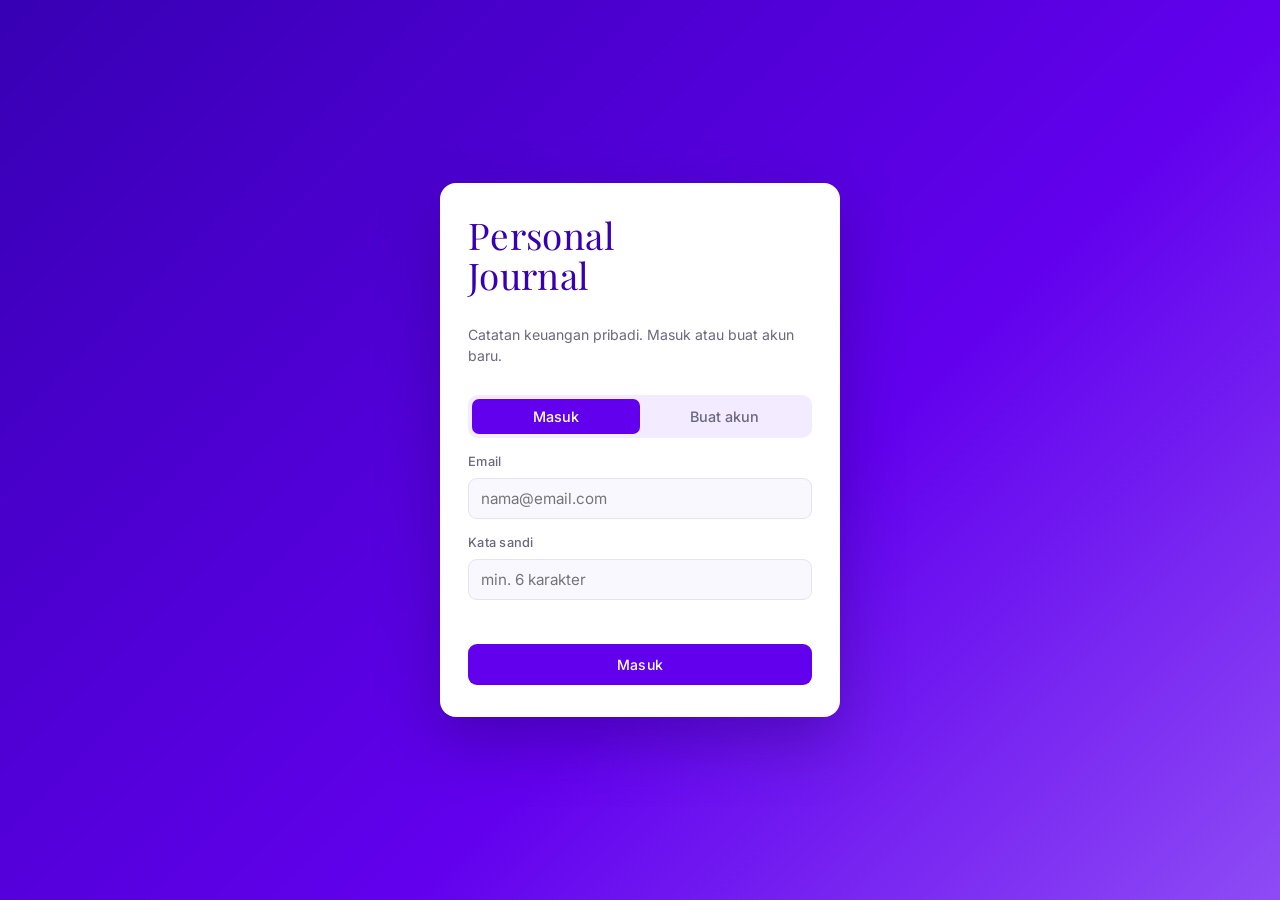
==== commit 2076ab5d: "sambungkan supabase" ====
--- a/index.html
+++ b/index.html
@@ -14,6 +14,23 @@
 <link rel="stylesheet" href="style.css">
 </head>
 <body>
+<svg width="0" height="0" style="position:absolute" aria-hidden="true"><defs>
+<symbol id="i-eye" viewBox="0 0 24 24"><path d="M2 12s3.5-7 10-7 10 7 10 7-3.5 7-10 7S2 12 2 12z"/><circle cx="12" cy="12" r="3"/></symbol>
+<symbol id="i-eye-off" viewBox="0 0 24 24"><path d="M9.9 4.2A10.6 10.6 0 0 1 12 4c6.5 0 10 8 10 8a17 17 0 0 1-3.2 4.2"/><path d="M6.6 6.6C3.7 8.4 2 12 2 12s3.5 8 10 8a10 10 0 0 0 5.4-1.6"/><path d="M14.1 14.1a3 3 0 1 1-4.2-4.2"/><path d="m2 2 20 20"/></symbol>
+<symbol id="i-bell" viewBox="0 0 24 24"><path d="M6 8a6 6 0 0 1 12 0c0 7 3 9 3 9H3s3-2 3-9"/><path d="M10.3 21a1.9 1.9 0 0 0 3.4 0"/></symbol>
+<symbol id="i-sparkles" viewBox="0 0 24 24"><path d="m12 3-1.9 5.8a2 2 0 0 1-1.3 1.3L3 12l5.8 1.9a2 2 0 0 1 1.3 1.3L12 21l1.9-5.8a2 2 0 0 1 1.3-1.3L21 12l-5.8-1.9a2 2 0 0 1-1.3-1.3z"/></symbol>
+<symbol id="i-home" viewBox="0 0 24 24"><path d="m3 11 9-8 9 8"/><path d="M5 10v10h14V10"/><path d="M10 20v-6h4v6"/></symbol>
+<symbol id="i-receipt" viewBox="0 0 24 24"><path d="M5 3h14v18l-3-2-2 2-2-2-2 2-2-2-3 2z"/><path d="M9 8h6M9 12h6"/></symbol>
+<symbol id="i-wallet" viewBox="0 0 24 24"><path d="M3 7a2 2 0 0 1 2-2h13v4"/><path d="M3 7v11a2 2 0 0 0 2 2h15V9H5a2 2 0 0 1-2-2z"/><circle cx="16.5" cy="14.5" r="1"/></symbol>
+<symbol id="i-target" viewBox="0 0 24 24"><circle cx="12" cy="12" r="9"/><circle cx="12" cy="12" r="5"/><circle cx="12" cy="12" r="1"/></symbol>
+<symbol id="i-user" viewBox="0 0 24 24"><circle cx="12" cy="8" r="4"/><path d="M4 21a8 8 0 0 1 16 0"/></symbol>
+<symbol id="i-plus" viewBox="0 0 24 24"><path d="M12 5v14M5 12h14"/></symbol>
+<symbol id="i-down-left" viewBox="0 0 24 24"><path d="M17 7 7 17M17 17H7V7"/></symbol>
+<symbol id="i-up-right" viewBox="0 0 24 24"><path d="M7 17 17 7M7 7h10v10"/></symbol>
+<symbol id="i-repeat" viewBox="0 0 24 24"><path d="m17 2 4 4-4 4"/><path d="M3 11V9a3 3 0 0 1 3-3h15"/><path d="m7 22-4-4 4-4"/><path d="M21 13v2a3 3 0 0 1-3 3H3"/></symbol>
+<symbol id="i-chevron" viewBox="0 0 24 24"><path d="m9 6 6 6-6 6"/></symbol>
+</defs></svg>
+
 
 <!-- LOGIN -->
 <main id="auth" class="auth">
@@ -36,26 +53,69 @@
   <header class="top">
     <div class="logo sm">Personal Journal</div>
     <nav>
-      <a href="#dompet">Dompet</a><a href="#anggaran">Anggaran</a><a href="#laporan">Laporan</a>
-      <a href="#investasi">Investasi</a><a href="#target">Target</a><a href="#tagihan">Tagihan</a><a href="#jurnal">Jurnal</a><a href="#zakat">Zakat</a><a href="#tren">Tren</a><a href="#cadangan">Cadangan</a><a href="#catatan">Catatan</a><a href="#evaluasi">Evaluasi</a>
+      <a href="#home">Beranda</a><a href="#dompet">Dompet</a><a href="#anggaran">Anggaran</a><a href="#laporan">Laporan</a>
+      <a href="#investasi">Investasi</a><a href="#target">Target</a><a href="#tagihan">Tagihan</a><a href="#jurnal">Jurnal</a><a href="#zakat">Zakat</a><a href="#profil">Akun</a><a href="#cadangan">Cadangan</a><a href="#catatan">Catatan</a><a href="#evaluasi">Evaluasi</a>
     </nav>
     <div class="who"><span id="whoName"></span><button class="btn ghost" id="secBtn">Keamanan</button><button class="btn ghost" id="logout">Keluar</button></div>
   </header>
 
-  <section class="hero">
-    <div>
-      <div class="hero-row"><p class="hero-l">Total semua uang kamu</p><button class="btn eye" id="eye">Sembunyikan angka</button></div>
-      <h1 id="total">Rp0</h1>
-      <div class="stats">
-        <div class="stat"><span>Uang Kartal (tunai)</span><strong id="kartal">Rp0</strong></div>
-        <div class="stat"><span>Uang Giral (online)</span><strong id="giral">Rp0</strong></div>
-        <div class="stat"><span>Investasi</span><strong id="invTotal">Rp0</strong></div>
+  <section class="home" id="home">
+    <div class="hhead">
+      <div><p class="muted" id="greet">Halo</p><h1 class="hname" id="hName"></h1></div>
+      <div class="hbtns">
+        <button class="icon-btn" id="notifBtn" type="button" aria-label="Notifikasi"><svg class="ic"><use href="#i-bell"/></svg><span class="cnt" id="notifCount" hidden>0</span></button>
+        <button class="icon-btn" id="aiBtn" type="button" aria-label="Insight dan analisis"><svg class="ic"><use href="#i-sparkles"/></svg></button>
       </div>
     </div>
-    <button class="btn quick" id="quick">+ Catat transaksi</button>
+
+    <div class="balcard">
+      <div class="ballabel">Total Balance</div>
+      <div class="balrow"><span id="total">Rp0</span>
+        <button class="icon-btn" id="eye" type="button" aria-label="Sembunyikan angka"><svg class="ic"><use id="eyeUse" href="#i-eye"/></svg></button></div>
+    </div>
+
+    <div class="sumgrid">
+      <div class="sum in"><span><svg class="ic"><use href="#i-down-left"/></svg>Income</span><strong id="sumIn">Rp0</strong><em>Bulan ini</em></div>
+      <div class="sum out"><span><svg class="ic"><use href="#i-up-right"/></svg>Expense</span><strong id="sumOut">Rp0</strong><em>Bulan ini</em></div>
+      <div class="sum"><span><svg class="ic"><use href="#i-wallet"/></svg>Savings</span><strong id="sumSav">Rp0</strong><em>Target + dana darurat</em></div>
+      <div class="sum"><span><svg class="ic"><use href="#i-target"/></svg>Investment</span><strong id="invTotal">Rp0</strong><em>Emas, obligasi, saham</em></div>
+    </div>
+
+    <div class="qa">
+      <button id="qaIn" type="button"><svg class="ic"><use href="#i-down-left"/></svg>Add Income</button>
+      <button id="qaOut" type="button"><svg class="ic"><use href="#i-up-right"/></svg>Add Expense</button>
+      <button id="qaTf" type="button"><svg class="ic"><use href="#i-repeat"/></svg>Transfer</button>
+      <button id="qaGoal" type="button"><svg class="ic"><use href="#i-target"/></svg>Add Goal</button>
+    </div>
   </section>
 
   <main class="grid">
+    <section class="card" id="recentCard">
+      <div class="card-h"><h2>Transaksi terbaru</h2><a class="link" href="#catatan">Lihat semua <svg class="ic"><use href="#i-chevron"/></svg></a></div>
+      <div id="recent"></div>
+    </section>
+
+    <section class="card" id="overviewCard">
+      <div class="card-h"><h2>Ringkasan arus kas</h2><div class="ptabs" id="ovTabs"><button data-per="7D">7H</button><button data-per="30D" class="on">30H</button><button data-per="3M">3B</button><button data-per="6M">6B</button><button data-per="1Y">1T</button></div></div>
+      <div id="ovChart"></div>
+    </section>
+
+    <section class="card" id="bsnapCard">
+      <div class="card-h"><h2>Anggaran</h2><a class="link" href="#anggaran">Lihat anggaran <svg class="ic"><use href="#i-chevron"/></svg></a></div>
+      <div id="bsnap"></div>
+    </section>
+
+    <section class="card" id="gsnapCard">
+      <div class="card-h"><h2>Target saya</h2><a class="link" href="#target">Lihat target <svg class="ic"><use href="#i-chevron"/></svg></a></div>
+      <div id="gsnap"></div>
+    </section>
+
+    <section class="card full insight" id="isnapCard">
+      <div class="card-h"><h2>Insight keuangan</h2><button class="btn ghost" id="askBtn" type="button">Lihat analisis</button></div>
+      <div id="isnap"></div>
+    </section>
+
+    <h2 class="sect">Rincian</h2>
     <section id="dompet" class="card">
       <div class="card-h"><h2>Dompet</h2><span class="acts"><button class="btn ghost" id="addTf">Transfer</button><button class="btn ghost" id="addWallet">+ Dompet</button></span></div>
       <div id="wallets" class="wallets"></div>
@@ -105,6 +165,23 @@
       <div id="zk"></div>
     </section>
 
+    <section class="card" id="profil">
+      <div class="card-h"><h2>Akun</h2></div>
+      <form id="fProf" class="jr">
+        <label>Nama tampilan<input name="name" maxlength="30" placeholder="Nama yang muncul di sapaan"></label>
+        <p class="muted" style="margin:0">Akun: <span id="profAcc"></span></p>
+        <button class="btn primary">Simpan nama</button>
+      </form>
+      <div class="acts"><button class="btn ghost" id="profSec" type="button">Keamanan</button><button class="btn ghost" id="profOut" type="button">Keluar</button></div>
+    </section>
+
+    <section class="card" id="syncCard">
+      <div class="card-h"><h2>Sinkronisasi</h2></div>
+      <p id="syncState" style="margin:0 0 8px"></p>
+      <p class="muted" id="syncHelp" style="margin:0 0 10px">Untuk membuka data yang sama di HP dan laptop, aktifkan cloud (lihat PANDUAN-CLOUD.md).</p>
+      <button class="btn ghost" id="syncNow" type="button">Sinkronkan sekarang</button>
+    </section>
+
     <section id="cadangan" class="card full">
       <div class="card-h"><h2>Cadangan &amp; impor data</h2></div>
       <p class="muted">Data tersimpan di browser ini. Simpan cadangan secara berkala supaya aman jika browser dibersihkan atau berganti perangkat.</p>
@@ -114,12 +191,10 @@
         <button class="btn ghost" id="csvBtn">Impor mutasi bank (CSV)</button>
         <input type="file" id="bkFile" accept=".json,application/json" hidden>
       </div>
-    </section>
-
-    <section id="tren" class="card full">
-      <div class="card-h"><h2>Tren 6 bulan terakhir</h2></div>
-      <div id="trend"></div>
-    </section>
+      <div id="autoBak"></div>
+    </section>
+
+    
 
     <section id="catatan" class="card full">
       <div class="card-h"><h2>Catatan transaksi</h2>
@@ -138,6 +213,14 @@
     </section>
   </main>
   <footer class="foot">Data tersimpan di browser perangkat ini.</footer>
+  <nav class="bnav" aria-label="Navigasi utama">
+    <a href="#home"><svg class="ic"><use href="#i-home"/></svg>Home</a>
+    <a href="#catatan"><svg class="ic"><use href="#i-receipt"/></svg>Transaksi</a>
+    <button type="button" class="plus" id="bnPlus" aria-label="Tambah transaksi"><svg class="ic"><use href="#i-plus"/></svg></button>
+    <a href="#anggaran"><svg class="ic"><use href="#i-wallet"/></svg>Budget</a>
+    <a href="#target"><svg class="ic"><use href="#i-target"/></svg>Goals</a>
+    <button type="button" id="bnProfil"><svg class="ic"><use href="#i-user"/></svg>Profil</button>
+  </nav>
 </div>
 
 <!-- MODALS -->
@@ -231,9 +314,16 @@
   <div class="mb"><button type="button" class="btn ghost" data-close>Batal</button><button class="btn primary">Impor</button></div>
 </form></dialog>
 
+<dialog id="mNotif"><div class="mf"><h3>Notifikasi</h3><div id="notifList"></div><div class="mb"><button type="button" class="btn ghost" data-close>Tutup</button></div></div></dialog>
+
 <div id="toast" class="toast" role="status"></div>
+<script src="store.js"></script>
+<script src="config.js"></script>
+<script src="cloud.js"></script>
 <script src="keamanan.js"></script>
 <script src="app.js"></script>
 <script src="fitur.js"></script>
+<script src="home.js"></script>
+<script src="profil.js"></script>
 </body>
 </html>
--- a/style.css
+++ b/style.css
@@ -46,8 +46,6 @@
 .btn.ghost:hover{background:var(--p-soft2)}
 @media (prefers-color-scheme:dark){.btn.ghost{color:#E6D9FF}}
 .btn.wide{width:100%;padding:12px}
-.btn.quick{background:#fff;color:var(--p-dark);font-size:.95rem;padding:14px 26px;border-radius:10px;box-shadow:0 8px 24px rgba(20,0,70,.28)}
-.btn.quick:hover{background:var(--p-soft)}
 
 /* tata letak */
 .top{position:sticky;top:0;z-index:5;display:flex;align-items:center;gap:18px;padding:10px 24px;background:var(--card);border-bottom:1px solid var(--line);flex-wrap:wrap}
@@ -56,24 +54,8 @@
 .top nav a:hover{background:var(--p-soft);color:var(--p-dark)}
 .who{display:flex;align-items:center;gap:8px;font-weight:500;font-size:.85rem}
 
-.hero{position:relative;overflow:hidden;background:linear-gradient(135deg,var(--p-dark),var(--p));color:#fff;
   padding:40px max(24px,calc((100% - 1100px)/2)) 44px;display:flex;justify-content:space-between;align-items:flex-end;gap:24px;flex-wrap:wrap}
-.hero>*{position:relative;z-index:1}
-.hero::before,.hero::after{content:"";position:absolute;border-radius:50%;z-index:0;animation:float 10s ease-in-out infinite}
-.hero::before{width:320px;height:320px;right:-80px;top:-140px;background:var(--p-light);opacity:.22}
-.hero::after{width:180px;height:180px;right:220px;bottom:-110px;background:#fff;opacity:.08;animation-delay:-5s}
 @keyframes float{50%{transform:translate(-14px,16px) scale(1.05)}}
-.hero-row{display:flex;align-items:center;gap:12px;flex-wrap:wrap}
-.hero-l{margin:0;opacity:.8;font-size:.85rem;letter-spacing:.08em;text-transform:uppercase}
-.btn.eye{background:rgba(255,255,255,.14);color:#fff;padding:5px 12px;font-size:.78rem}
-.btn.eye:hover{background:rgba(255,255,255,.26)}
-.hero h1{font-family:var(--body);font-weight:300;font-size:clamp(2.4rem,7vw,3.8rem);line-height:1.1;letter-spacing:-.01em;margin:8px 0 22px;color:#fff}
-.stats{display:grid;grid-template-columns:repeat(3,minmax(130px,auto));gap:0}
-.stat{padding:0 28px;border-left:1px solid rgba(255,255,255,.22)}
-.stat:first-child{padding-left:0;border-left:0}
-.stat span{display:block;font-size:.75rem;letter-spacing:.06em;text-transform:uppercase;opacity:.75}
-.stat strong{display:block;font-weight:400;font-size:1.2rem;margin-top:3px}
-@media(max-width:620px){.stats{grid-template-columns:1fr;gap:12px}.stat{padding:0;border:0}}
 
 .grid{max-width:1100px;margin:0 auto;padding:26px 16px 44px;display:grid;grid-template-columns:repeat(2,1fr);gap:18px}
 .card{background:var(--card);border:1px solid var(--line);border-radius:14px;padding:22px;min-width:0;
@@ -175,7 +157,71 @@
 
 @media (prefers-reduced-motion:reduce){*,::before,::after{animation:none!important;transition:none!important;scroll-behavior:auto!important}}
 @media print{
-  .top,.hero,.card:not(#catatan):not(#evaluasi),.acts,.foot,.x,dialog,.toast{display:none!important}
+  .top,.home,.bnav,.sect,.card:not(#catatan):not(#evaluasi),.acts,.foot,.x,dialog,.toast{display:none!important}
   body{background:#fff;color:#000}.grid{display:block;padding:0}.card{box-shadow:none;animation:none;break-inside:avoid;border:0}
   td:last-child,th:last-child{display:none}
 }
+
+#autoBak a{color:var(--p);text-decoration:none;border-bottom:1px solid rgba(98,0,238,.3)}
+
+
+/* ===== v9: beranda ringkas, ikon, navigasi bawah ===== */
+html{scroll-padding-top:70px}
+.ic{width:1.15em;height:1.15em;fill:none;stroke:currentColor;stroke-width:1.7;stroke-linecap:round;stroke-linejoin:round;flex:none;vertical-align:-.2em}
+.home{max-width:1100px;margin:0 auto;padding:22px 16px 0;display:grid;gap:16px}
+.hhead{display:flex;justify-content:space-between;align-items:center;gap:12px}
+.hhead p{margin:0}
+.hname{font-family:var(--display);font-size:1.55rem;color:var(--p-dark);line-height:1.2}
+@media (prefers-color-scheme:dark){.hname{color:var(--p-light)}}
+.hbtns{display:flex;gap:8px}
+.icon-btn{position:relative;width:40px;height:40px;display:grid;place-items:center;border:1px solid var(--line);background:var(--card);color:var(--ink);border-radius:50%;cursor:pointer;font-size:1.1rem}
+.icon-btn:hover{background:var(--p-soft)}
+.cnt{position:absolute;top:-4px;right:-4px;min-width:18px;height:18px;padding:0 5px;border-radius:9px;background:var(--red);color:#fff;font-size:.68rem;display:grid;place-items:center}
+.balcard{position:relative;overflow:hidden;border-radius:14px;padding:20px 22px;background:linear-gradient(135deg,var(--p-dark),var(--p));color:#fff}
+.balcard::after{content:"";position:absolute;width:200px;height:200px;border-radius:50%;right:-60px;top:-90px;background:var(--p-light);opacity:.22;animation:float 10s ease-in-out infinite}
+.balcard>*{position:relative;z-index:1}
+.ballabel{font-size:.78rem;letter-spacing:.08em;text-transform:uppercase;opacity:.8}
+.balrow{display:flex;align-items:center;gap:10px;margin-top:4px}
+#total{font-size:clamp(1.8rem,6vw,2.4rem);font-weight:300;letter-spacing:-.01em;line-height:1.2}
+.balrow .icon-btn{width:34px;height:34px;background:rgba(255,255,255,.16);border-color:transparent;color:#fff}
+.balrow .icon-btn:hover{background:rgba(255,255,255,.28)}
+.sumgrid{display:grid;grid-template-columns:repeat(2,1fr);gap:10px}
+@media(min-width:900px){.sumgrid{grid-template-columns:repeat(4,1fr)}}
+.sum{background:var(--card);border:1px solid var(--line);border-radius:12px;padding:14px 16px;min-width:0}
+.sum>span{font-size:.72rem;letter-spacing:.06em;text-transform:uppercase;color:var(--muted);display:flex;align-items:center;gap:6px}
+.sum strong{display:block;font-size:1.1rem;font-weight:400;margin-top:6px;white-space:nowrap;overflow:hidden;text-overflow:ellipsis}
+.sum em{display:block;font-style:normal;font-size:.72rem;color:var(--muted);margin-top:2px}
+.sum.in strong{color:var(--teal)}.sum.out strong{color:var(--red)}
+.qa{display:grid;grid-template-columns:repeat(4,1fr);gap:10px}
+.qa button{display:flex;flex-direction:column;align-items:center;gap:6px;padding:12px 6px;border:1px solid var(--line);background:var(--card);border-radius:12px;font:500 .78rem var(--body);color:var(--ink);cursor:pointer;transition:background .2s,transform .12s}
+.qa button .ic{font-size:1.35rem;color:var(--p)}
+.qa button:hover{background:var(--p-soft)}.qa button:active{transform:scale(.97)}
+.sect{grid-column:1/-1;margin:10px 0 -2px;font-size:1.05rem;color:var(--muted);letter-spacing:.04em}
+.link{font-size:.82rem;color:var(--p);text-decoration:none;display:inline-flex;align-items:center;gap:2px}
+.link:hover{text-decoration:underline}
+.trow{display:flex;align-items:center;gap:12px;padding:10px 0;border-bottom:1px solid var(--line)}
+.trow:last-child{border-bottom:0}
+.tic{width:34px;height:34px;border-radius:50%;display:grid;place-items:center;flex:none}
+.tic.in{background:var(--teal-soft);color:var(--teal)}.tic.out{background:var(--red-soft);color:var(--red)}
+.tmid{flex:1;min-width:0;font-size:.9rem}.tmid>div:first-child{white-space:nowrap;overflow:hidden;text-overflow:ellipsis}
+.tamt{white-space:nowrap;text-align:right;font-size:.9rem}.tamt.in{color:var(--teal)}.tamt.out{color:var(--red)}
+.ptabs{display:flex;gap:2px;flex-wrap:wrap}
+.ptabs button{border:0;background:none;padding:5px 10px;border-radius:7px;font:500 .78rem var(--body);color:var(--muted);cursor:pointer}
+.ptabs button.on{background:var(--p);color:#fff}
+.ovsum{display:flex;gap:6px 18px;flex-wrap:wrap;font-size:.82rem;color:var(--muted);margin-top:6px}
+.ovsum b{color:var(--ink);font-weight:400}
+.bud-t.sm{font-size:.85rem;margin-top:6px}
+.st.ok{color:var(--teal)}.st.warn{color:var(--amber)}.st.bad{color:var(--red)}
+.insight p{margin:6px 0;display:flex;gap:10px;align-items:flex-start;font-size:.92rem}
+.insight .ic{color:var(--p);margin-top:2px}
+.bnav{display:none}
+@media(max-width:800px){
+  body{padding-bottom:86px}
+  .bnav{display:grid;grid-template-columns:repeat(6,1fr);align-items:end;position:fixed;left:0;right:0;bottom:0;z-index:8;background:var(--card);border-top:1px solid var(--line);padding:6px 4px calc(6px + env(safe-area-inset-bottom,0px))}
+  .bnav a,.bnav button{display:flex;flex-direction:column;align-items:center;gap:2px;border:0;background:none;color:var(--muted);font:500 .66rem var(--body);text-decoration:none;padding:4px 0;cursor:pointer}
+  .bnav .ic{font-size:1.3rem}
+  .bnav .plus{width:50px;height:50px;border-radius:50%;background:var(--p);color:#fff;justify-content:center;margin:-24px auto 2px;box-shadow:0 6px 16px rgba(55,0,179,.4)}
+  .bnav .plus .ic{font-size:1.5rem}
+  .toast{bottom:96px}
+  .qa button{font-size:.72rem}
+}
